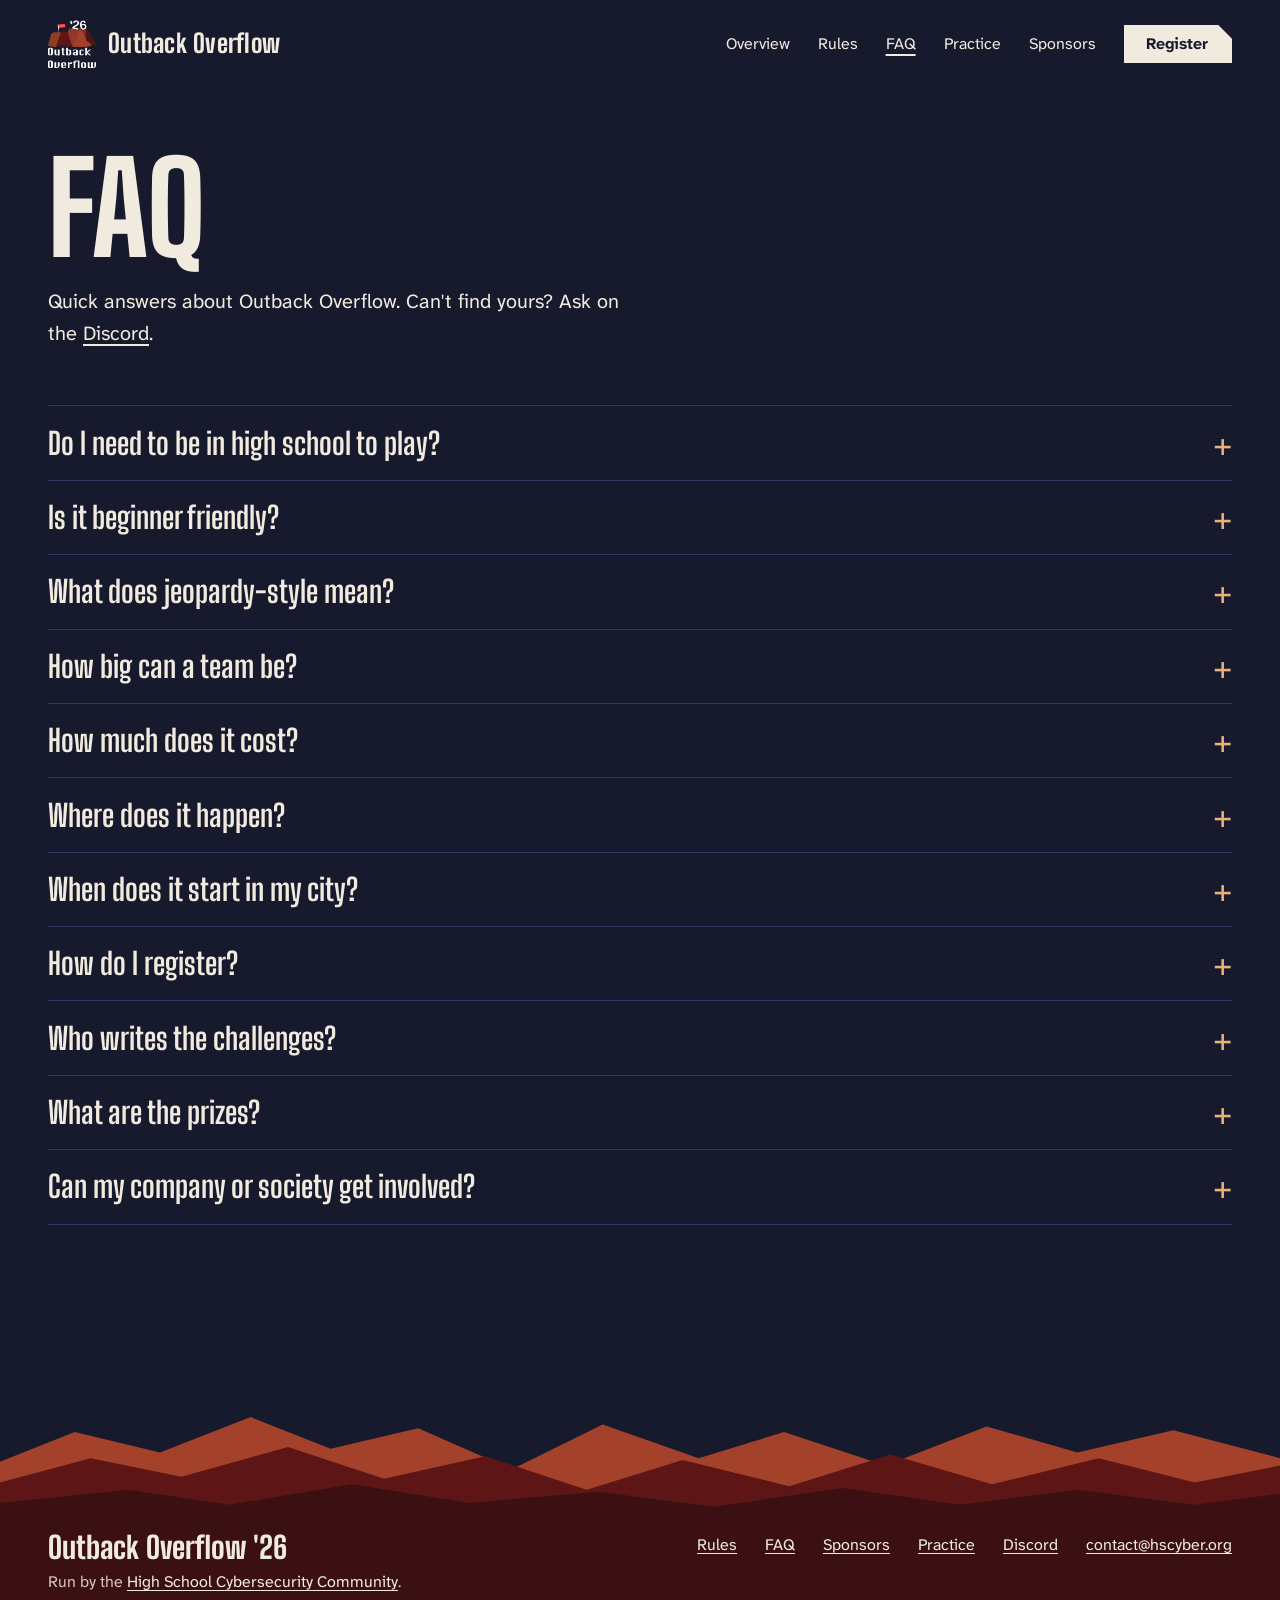
==== faq.html @ 8c3010a1 "Initial Commit" ====
<!DOCTYPE html>
<html lang="en-AU">
<head>
  <meta charset="utf-8">
  <meta name="viewport" content="width=device-width, initial-scale=1">
  <title>FAQ | Outback Overflow '26</title>
  <meta name="description" content="Answers about Outback Overflow '26: who can play, team size, cost, start times, registration and prizes.">
  <meta name="theme-color" content="#171a2d">
  <link rel="canonical" href="https://outbackoverflow26.hscyber.org/faq.html">
  
  <link rel="icon" href="/favicon.svg" type="image/svg+xml">
  <link rel="icon" href="/favicon.ico" sizes="32x32">
  <link rel="preload" href="/fonts/big-shoulders-display-latin-wght-normal.woff2" as="font" type="font/woff2" crossorigin>
  <link rel="preload" href="/fonts/atkinson-hyperlegible-next-latin-400-normal.woff2" as="font" type="font/woff2" crossorigin>
  <link rel="stylesheet" href="/styles.css">
  <meta property="og:site_name" content="Outback Overflow '26">
  <meta property="og:type" content="website">
  <meta property="og:title" content="FAQ | Outback Overflow '26">
  <meta property="og:description" content="Answers about Outback Overflow '26: who can play, team size, cost, start times, registration and prizes.">
  <meta property="og:url" content="https://outbackoverflow26.hscyber.org/faq.html">
  <meta property="og:image" content="https://outbackoverflow26.hscyber.org/media/og.png">
  <meta property="og:image:width" content="1200">
  <meta property="og:image:height" content="630">
  <meta property="og:image:alt" content="Outback Overflow '26 logo: a low-poly red rock with a red flag on top">
  <meta name="twitter:card" content="summary_large_image">
  <!--OLD

  <script type="application/ld+json">
  {"@context":"https://schema.org","@type":"FAQPage","mainEntity":[{"@type":"Question","name":"Do I need to be in high school to play?","acceptedAnswer":{"@type":"Answer","text":"No. Outback Overflow is open to everyone. High school teams also compete for their own prizes."}},{"@type":"Question","name":"Is it beginner friendly?","acceptedAnswer":{"@type":"Answer","text":"Yes. Challenges range from introductory to advanced, so there's something for every level."}},{"@type":"Question","name":"What does jeopardy-style mean?","acceptedAnswer":{"@type":"Answer","text":"Challenges sit on a board, grouped by category and difficulty. Your team chooses which to attempt, in any order, and scores points for each flag it submits."}},{"@type":"Question","name":"How big can a team be?","acceptedAnswer":{"@type":"Answer","text":"Teams of any size can compete. We recommend 2–5 members."}},{"@type":"Question","name":"How much does it cost?","acceptedAnswer":{"@type":"Answer","text":"Nothing. Outback Overflow is free."}},{"@type":"Question","name":"Where does it happen?","acceptedAnswer":{"@type":"Answer","text":"Online, hosted on CTFd. You can play from anywhere."}},{"@type":"Question","name":"When does it start in my city?","acceptedAnswer":{"@type":"Answer","text":"The event runs from 10:00 AEDT on Saturday 21 November 2026 to 10:00 AEDT on Sunday 22 November 2026. Check the time zone table to see what that is where you live."}},{"@type":"Question","name":"How do I register?","acceptedAnswer":{"@type":"Answer","text":"Registration opens closer to the event on our CTFd instance. Join the Discord to hear when it does."}},{"@type":"Question","name":"Who writes the challenges?","acceptedAnswer":{"@type":"Answer","text":"We're building them with support from university security societies including UNSW SecSoc. If you'd like to write one, email contact@hscyber.org."}},{"@type":"Question","name":"What are the prizes?","acceptedAnswer":{"@type":"Answer","text":"Prizes go to the top overall teams, with separate prizes for the top high school teams. We'll announce the details as sponsors are confirmed."}},{"@type":"Question","name":"Can my company or society get involved?","acceptedAnswer":{"@type":"Answer","text":"Yes. See how to sponsor Outback Overflow or email contact@hscyber.org."}}]}
  </script>-->
  <script src="./main.js"></script>
</head>
<body>
  <a class="skip" href="#main">Skip to content</a>
  <header class="site-header">
    <div class="wrap">
      <a class="brand" href="/"><img src="/media/logo.png" alt="" width="715" height="711"><span>Outback Overflow</span></a>
      <nav class="nav" aria-label="Main">
        <a href="/">Overview</a>
        <a href="/rules.html">Rules</a>
        <a href="/faq.html" aria-current="page">FAQ</a>
        <a href="https://practice.hscyber.org/2026/">Practice</a>
        <a href="/sponsors.html">Sponsors</a>
        <a class="btn" href="javascript:void(0)" onclick='ToEvent()'>Register</a>
      </nav>
    </div>
  </header>

  <main id="main" class="wrap page">
    <h1>FAQ</h1>
    <p class="lede">Quick answers about Outback Overflow. Can't find yours? Ask on the <a href="https://hscyber.org/discord">Discord</a>.</p>
    <div class="faq body">
      <details><summary>Do I need to be in high school to play?</summary><div class="answer"><p>No. Outback Overflow is open to everyone. High school teams also compete for their own prizes.</p></div></details>
      <details><summary>Is it beginner friendly?</summary><div class="answer"><p>Yes. Challenges range from introductory to advanced, so there's something for every level.</p></div></details>
      <details><summary>What does jeopardy-style mean?</summary><div class="answer"><p>Challenges sit on a board, grouped by category and difficulty. Your team chooses which to attempt, in any order, and scores points for each flag it submits.</p></div></details>
      <details><summary>How big can a team be?</summary><div class="answer"><p>Teams of up to 4 members are allowed.</p></div></details>
      <details><summary>How much does it cost?</summary><div class="answer"><p>Nothing. Outback Overflow is free.</p></div></details>
      <details><summary>Where does it happen?</summary><div class="answer"><p>Online, hosted on CTFd. You can play from anywhere.</p></div></details>
      <details><summary>When does it start in my city?</summary><div class="answer"><p>The event runs from 10:00 AEDT on Saturday 21 November 2026 to 10:00 AEDT on Sunday 22 November 2026. Check the <a href="/#when-h">time zone table</a> to see what that is where you live.</p></div></details>
      <details><summary>How do I register?</summary><div class="answer"><p>Registration opens closer to the event on our CTFd instance. Join the <a href="https://hscyber.org/discord">Discord</a> to hear when it does.</p></div></details>
      <details><summary>Who writes the challenges?</summary><div class="answer"><p>We're building them with support from university security societies including UNSW SecSoc, UTS cybersecurity, and more. If you'd like to write one, email <a href="mailto:contact@hscyber.org?subject=Writing%20a%20challenge%20for%20Outback%20Overflow">contact@hscyber.org</a>.</p></div></details>
      <details><summary>What are the prizes?</summary><div class="answer"><p>Prizes go to the top performing high school team internationally. We'll announce the details as sponsors are confirmed.</p></div></details>
      <details><summary>Can my company or society get involved?</summary><div class="answer"><p>Yes. See <a href="/sponsors.html">how to sponsor Outback Overflow</a> or email <a href="mailto:contact@hscyber.org">contact@hscyber.org</a>.</p></div></details>
    </div>
  </main>

  <div class="ground">
    <svg class="ridge" viewBox="0 0 1200 120" preserveAspectRatio="none" aria-hidden="true" focusable="false">
      <polygon fill="#a3412a" points="0,120 0,62 70,30 150,52 235,14 310,48 392,26 480,70 565,22 655,58 735,30 830,66 925,24 1010,52 1100,28 1200,58 1200,120"/>
      <polygon fill="#5e1516" points="0,120 0,84 85,58 170,78 270,46 360,80 455,56 550,92 640,60 740,88 835,54 930,86 1030,58 1120,84 1200,66 1200,120"/>
      <polygon fill="#3a1012" points="0,120 0,106 120,92 215,108 330,86 440,106 560,94 670,110 790,90 900,108 1010,92 1120,108 1200,96 1200,120"/>
    </svg>
    <footer class="site-footer">
      <div class="wrap">
        <div>
          <strong>Outback Overflow '26</strong>
          <p>Run by the <a href="https://hscyber.org/">High School Cybersecurity Community</a>.</p>
        </div>
        <ul>
          <li><a href="/rules.html">Rules</a></li>
          <li><a href="/faq.html">FAQ</a></li>
          <li><a href="/sponsors.html">Sponsors</a></li>
          <li><a href="https://practice.hscyber.org/2026/">Practice</a></li>
          <li><a href="https://hscyber.org/discord">Discord</a></li>
          <li><a href="mailto:contact@hscyber.org">contact@hscyber.org</a></li>
        </ul>
      </div>
    </footer>
  </div>
</body>
</html>
---- styles.css ----
/* Outback Overflow '26
   Design notes
   - Dark only: the logo has white lettering on a transparent background.
   - The recurring motif is the buffer: 24 cells for 24 hours, then red cells that spill past the edge.
   - Red (--flag) means the flag and the overflow. Sand is for everything else that needs emphasis.
   - Cut corner on buttons and panels echoes the faceted rock in the logo. */

@font-face {
  font-family: "Big Shoulders Display";
  src: url("/fonts/big-shoulders-display-latin-wght-normal.woff2") format("woff2");
  font-weight: 100 900;
  font-display: swap;
}
@font-face {
  font-family: "Atkinson Hyperlegible Next";
  src: url("/fonts/atkinson-hyperlegible-next-latin-400-normal.woff2") format("woff2");
  font-weight: 400;
  font-display: swap;
}
@font-face {
  font-family: "Atkinson Hyperlegible Next";
  src: url("/fonts/atkinson-hyperlegible-next-latin-700-normal.woff2") format("woff2");
  font-weight: 700;
  font-display: swap;
}

:root {
  color-scheme: dark;

  --ink: #171a2d;
  --ink-2: #1f2340;
  --line: #313861;
  --chalk: #f1ebdf;
  --dust: #b0b5cd;
  --sand: #e8b27a;
  --rust: #a3412a;
  --rust-deep: #5e1516;
  --earth: #3a1012;
  --flag: #ff4c4c;
  --flag-hover: #ff7373;

  --display: "Big Shoulders Display", "Arial Narrow", Impact, sans-serif;
  --text: "Atkinson Hyperlegible Next", system-ui, sans-serif;
  --mono: ui-monospace, "SF Mono", Menlo, Consolas, monospace;

  --gutter: clamp(1.25rem, 5vw, 3rem);
  --wrap: 74rem;
  --cut: 14px;
}

*, *::before, *::after { box-sizing: border-box; }
html { -webkit-text-size-adjust: 100%; }

body {
  margin: 0;
  background: var(--ink);
  color: var(--chalk);
  font: 400 1.125rem/1.6 var(--text);
  overflow-x: clip;
}

img, svg { display: block; max-width: 100%; }
img { height: auto; }

h1, h2, h3 { font-family: var(--display); margin: 0; text-wrap: balance; }
p { margin: 0; text-wrap: pretty; }
a { color: inherit; text-decoration-thickness: 0.08em; text-underline-offset: 0.2em; }
a:hover { text-decoration-thickness: 0.14em; }
code, .mono { font-family: var(--mono); font-size: 0.92em; background: var(--ink-2); padding: 0.1em 0.4em; }

:focus-visible { outline: 3px solid var(--chalk); outline-offset: 3px; }

.wrap { width: min(var(--wrap), 100% - 2 * var(--gutter)); margin-inline: auto; }

.skip { position: absolute; left: var(--gutter); top: -4rem; background: var(--chalk); color: var(--ink); padding: 0.6rem 1rem; z-index: 10; }
.skip:focus { top: 0.75rem; }

/* ---------- Buttons ---------- */

.btn {
  display: inline-block;
  padding: 0.8rem 1.5rem 0.8rem 1.4rem;
  font: 700 1rem/1.2 var(--text);
  text-decoration: none;
  color: var(--ink);
  background: var(--chalk);
  clip-path: polygon(0 0, calc(100% - var(--cut)) 0, 100% var(--cut), 100% 100%, 0 100%);
  transition: background-color 0.15s;
}
.btn:hover { background: #fff; }
.btn:focus-visible { clip-path: none; }
.btn--flag { background: var(--flag); }
.btn--flag:hover { background: var(--flag-hover); }
.btn--quiet { background: var(--line); color: var(--chalk); }
.btn--quiet:hover { background: #3d4678; }

.actions { display: flex; flex-wrap: wrap; gap: 0.75rem; margin-top: 2rem; }

/* ---------- Header ---------- */

.site-header { padding-block: 1.25rem; }
.site-header .wrap { display: flex; align-items: center; justify-content: space-between; gap: 1rem 2rem; flex-wrap: wrap; }
.brand { display: flex; align-items: center; gap: 0.75rem; text-decoration: none; font: 800 1.6rem/1 var(--display); letter-spacing: 0.01em; }
.brand img { width: 3rem; }
.nav { display: flex; align-items: center; gap: 0.5rem 1.75rem; flex-wrap: wrap; font-size: 1rem; }
.nav a:not(.btn) { text-decoration: none; padding-block: 0.3rem; }
.nav a:not(.btn):hover,
.nav a[aria-current="page"] { text-decoration: underline; text-decoration-thickness: 0.12em; text-underline-offset: 0.3em; }
.nav .btn { padding-block: 0.6rem; }

/* ---------- Hero ---------- */

.hero {
  display: grid;
  grid-template-columns: minmax(0, 23rem) minmax(0, 1fr);
  gap: clamp(1.5rem, 5vw, 4.5rem);
  align-items: center;
  padding-block: clamp(1.5rem, 4vw, 3.5rem) clamp(2.5rem, 5vw, 4rem);
}
.hero h1 { margin: 0; }
.hero h1 img { width: 100%; }

.display {
  font: 800 clamp(2rem, 0.9rem + 3.2vw, 4rem) / 0.95 var(--display);
  text-transform: uppercase;
  letter-spacing: 0.005em;
  text-wrap: balance;
}
.hero .lede { margin-top: 1.5rem; max-width: 36rem; font-size: 1.25rem; }
.hero .note { margin-top: 1.25rem; color: var(--dust); font-size: 1rem; }

/* ---------- The buffer ---------- */

.clock { padding-bottom: clamp(3rem, 6vw, 5rem); overflow-x: clip; }
.clock-head { display: flex; flex-wrap: wrap; justify-content: space-between; align-items: baseline; gap: 0.25rem 2rem; margin-bottom: 1.1rem; }
.status { font-size: 1.2rem; display: flex; flex-wrap: wrap; align-items: baseline; gap: 0 0.45rem; }
.status .num { font: 800 clamp(2.4rem, 1.6rem + 2.4vw, 3.6rem)/1 var(--display); color: var(--sand); font-variant-numeric: tabular-nums; }
.status .num + .unit { margin-right: 0.6rem; }
.status .rest { margin-left: 0.2rem; }
.clock-head .when { color: var(--dust); font-size: 1rem; }

.buffer {
  display: grid;
  grid-template-columns: repeat(32, 1fr);
  gap: 4px;
  width: calc(100% * 32 / 29);
}
.buffer i { display: block; height: clamp(2.2rem, 4.5vw, 3.6rem); background: rgba(232, 178, 122, 0.3); }
.buffer .c { animation: scan 0.55s ease-out both; animation-delay: calc(var(--i) * 32ms + 0.2s); }
.buffer .o {
  background: var(--flag);
  opacity: calc(0.95 - var(--k) * 0.115);
  animation: spill 0.4s ease-out both;
  animation-delay: calc(24 * 32ms + 0.3s + var(--k) * 40ms);
}
.buffer .c.on { background: var(--sand); }
.buffer .c.now { background: var(--chalk); }

@keyframes scan { 0% { background: var(--sand); } }
@keyframes spill { from { transform: translateX(-12px); opacity: 0; } }

.ticks { position: relative; height: 3.2rem; margin-top: 0.4rem; font-size: 0.95rem; color: var(--dust); }
.ticks span { position: absolute; top: 0; padding: 0.35rem 0 0 0.5rem; border-left: 1px solid var(--dust); line-height: 1.25; left: calc(var(--t) * 100% / 29); white-space: nowrap; }
.ticks span { font: 600 1.2rem/1.2 var(--display); letter-spacing: 0.02em; }

/* ---------- Sections ---------- */

.section { padding-block: clamp(2.5rem, 6vw, 5rem); }
.section h2 { font-size: clamp(2.6rem, 1.4rem + 3.4vw, 4.5rem); font-weight: 800; line-height: 0.95; }
.section .intro { margin-top: 1.25rem; max-width: 34rem; color: var(--dust); }

.split { display: grid; grid-template-columns: minmax(0, 4fr) minmax(0, 8fr); gap: clamp(1.5rem, 5vw, 5rem); align-items: start; }

/* spec sheet */
.spec { margin: 0; }
.spec > div { display: grid; grid-template-columns: minmax(0, 11rem) minmax(0, 1fr); gap: 0.25rem 2rem; padding-block: 1.2rem; border-top: 1px solid var(--line); }
.spec > div:last-child { border-bottom: 1px solid var(--line); }
.spec dt { font: 700 2rem/1.1 var(--display); color: var(--sand); }
.spec dd { margin: 0; max-width: 38rem; }
.spec dd strong { font-weight: 700; }

/* steps (a real sequence, so numbered) */
.steps { list-style: none; margin: 0; padding: 0; counter-reset: s; }
.steps li { counter-increment: s; display: grid; grid-template-columns: 4.5rem minmax(0, 1fr); gap: 0 1rem; padding-block: 1.4rem; border-top: 1px solid var(--line); }
.steps li:last-child { border-bottom: 1px solid var(--line); }
.steps li::before { content: counter(s); font: 800 3.4rem/0.9 var(--display); color: var(--flag); grid-row: span 2; }
.steps h3 { font-size: 1.9rem; line-height: 1.1; font-weight: 700; }
.steps p { margin-top: 0.35rem; color: var(--dust); max-width: 36rem; }

/* categories */
.cats { list-style: none; margin: 0; padding: 0; display: grid; grid-template-columns: repeat(2, minmax(0, 1fr)); gap: 0 clamp(1.5rem, 4vw, 3.5rem); }
.cats li { padding-block: 1.1rem; border-top: 1px solid var(--line); }
.cats h3 { font-size: 1.9rem; font-weight: 700; line-height: 1.1; }
.cats p { margin-top: 0.25rem; color: var(--dust); }
.cats-note { margin-top: 1.5rem; max-width: 40rem; }

/* time zones */
.tz { width: 100%; border-collapse: collapse; font-variant-numeric: tabular-nums; }
.tz caption { text-align: left; color: var(--dust); padding-bottom: 0.75rem; }
.tz th, .tz td { text-align: left; padding: 0.7rem 1rem 0.7rem 0; border-top: 1px solid var(--line); font-weight: 400; vertical-align: baseline; }
.tz thead th { font-weight: 700; border-top: 0; color: var(--chalk); }
.tz td { font: 600 1.35rem/1.3 var(--display); letter-spacing: 0.02em; }
.tz tbody th { font-weight: 400; }
.tz tr.local th, .tz tr.local td { color: var(--sand); font-weight: 700; }
.tz tr.local[hidden] { display: none; }
.tz tbody tr:last-child th, .tz tbody tr:last-child td { border-bottom: 1px solid var(--line); }

/* registration panel */
.panel {
  background: var(--rust-deep);
  padding: clamp(1.75rem, 4vw, 3.5rem);
  clip-path: polygon(0 0, calc(100% - 56px) 0, 100% 56px, 100% 100%, 0 100%);
}
.panel h2 { font-size: clamp(2.4rem, 1.4rem + 3vw, 4rem); font-weight: 800; line-height: 0.95; }
.panel p { margin-top: 1rem; max-width: 36rem; }

/* sponsors */
.empty { border: 1px dashed var(--line); padding: 1.5rem; max-width: 40rem; color: var(--dust); margin-top: 1.5rem; }
.sponsors { display: flex; flex-wrap: wrap; gap: 1.5rem 2.5rem; align-items: center; list-style: none; margin: 1.5rem 0 0; padding: 0; }
.sponsors img { max-height: 4.5rem; width: auto; }

/* ---------- Sub pages ---------- */

.page { padding-block: clamp(1.5rem, 5vw, 4rem) clamp(3rem, 7vw, 6rem); }
.page h1 { font: 800 clamp(3.6rem, 1.5rem + 8vw, 8rem)/0.9 var(--display); text-transform: uppercase; }
.page .lede { margin-top: 1.25rem; max-width: 36rem; font-size: 1.25rem; }
.page .body { margin-top: clamp(2rem, 5vw, 3.5rem); }

.rules { list-style: none; margin: 0; padding: 0; }
.rules li { padding-block: 1.4rem; border-top: 1px solid var(--line); display: grid; grid-template-columns: minmax(0, 7fr) minmax(0, 5fr); gap: 0.25rem 2.5rem; align-items: baseline; }
.rules li:last-child { border-bottom: 1px solid var(--line); }
.rules h2 { font: 700 2rem/1.1 var(--display); }
.rules p { color: var(--dust); }

.faq details { border-top: 1px solid var(--line); }
.faq details:last-child { border-bottom: 1px solid var(--line); }
.faq summary {
  list-style: none; cursor: pointer; display: flex; justify-content: space-between; align-items: baseline; gap: 1.5rem;
  padding-block: 1.2rem; font: 700 1.9rem/1.15 var(--display);
}
.faq summary::-webkit-details-marker { display: none; }
.faq summary::after { content: "+"; font: 400 2rem/1 var(--text); color: var(--sand); flex: none; }
.faq details[open] summary::after { content: "\2212"; }
.faq summary:hover { color: var(--sand); }
.faq .answer { padding: 0 0 1.5rem; max-width: 40rem; color: var(--dust); }
.faq .answer p + p { margin-top: 0.75rem; }
.faq .answer a { color: var(--chalk); }

.ways { list-style: none; margin: 0; padding: 0; }
.ways li { padding-block: 1.3rem; border-top: 1px solid var(--line); display: grid; grid-template-columns: minmax(0, 5fr) minmax(0, 7fr); gap: 0.25rem 2.5rem; align-items: baseline; }
.ways li:last-child { border-bottom: 1px solid var(--line); }
.ways h3 { font: 700 1.9rem/1.1 var(--display); }
.ways p { color: var(--dust); }

/* ---------- Footer with ridge ---------- */

.ground { margin-top: clamp(3rem, 7vw, 6rem); }
.ridge { width: 100%; height: clamp(3.5rem, 9vw, 7rem); display: block; }
.site-footer { background: var(--earth); padding-block: 1rem 3rem; font-size: 1rem; color: #d9c3bd; }
.site-footer .wrap { display: flex; flex-wrap: wrap; justify-content: space-between; gap: 1.5rem 3rem; }
.site-footer strong { display: block; color: var(--chalk); font: 800 1.9rem/1 var(--display); margin-bottom: 0.4rem; }
.site-footer ul { list-style: none; margin: 0; padding: 0; display: flex; flex-wrap: wrap; gap: 0.5rem 1.75rem; }
.site-footer a { color: var(--chalk); }

/* ---------- Responsive ---------- */

@media (max-width: 62rem) {
  .hero { grid-template-columns: minmax(0, 15rem) minmax(0, 1fr); }
  .split { grid-template-columns: 1fr; }
}
@media (max-width: 46rem) {
  .hero { grid-template-columns: 1fr; }
  .hero h1 { max-width: 15rem; }
  .cats { grid-template-columns: 1fr; }
  .spec > div, .rules li, .ways li { grid-template-columns: 1fr; }
  .steps li { grid-template-columns: 3.25rem minmax(0, 1fr); }
  .steps li::before { font-size: 2.6rem; }
  .brand span { display: none; }
  .ticks span:nth-child(even) { display: none; }
  .buffer { gap: 2px; }
}

@media (prefers-reduced-motion: reduce) {
  .buffer .c, .buffer .o { animation: none; }
  * { transition: none !important; }
}
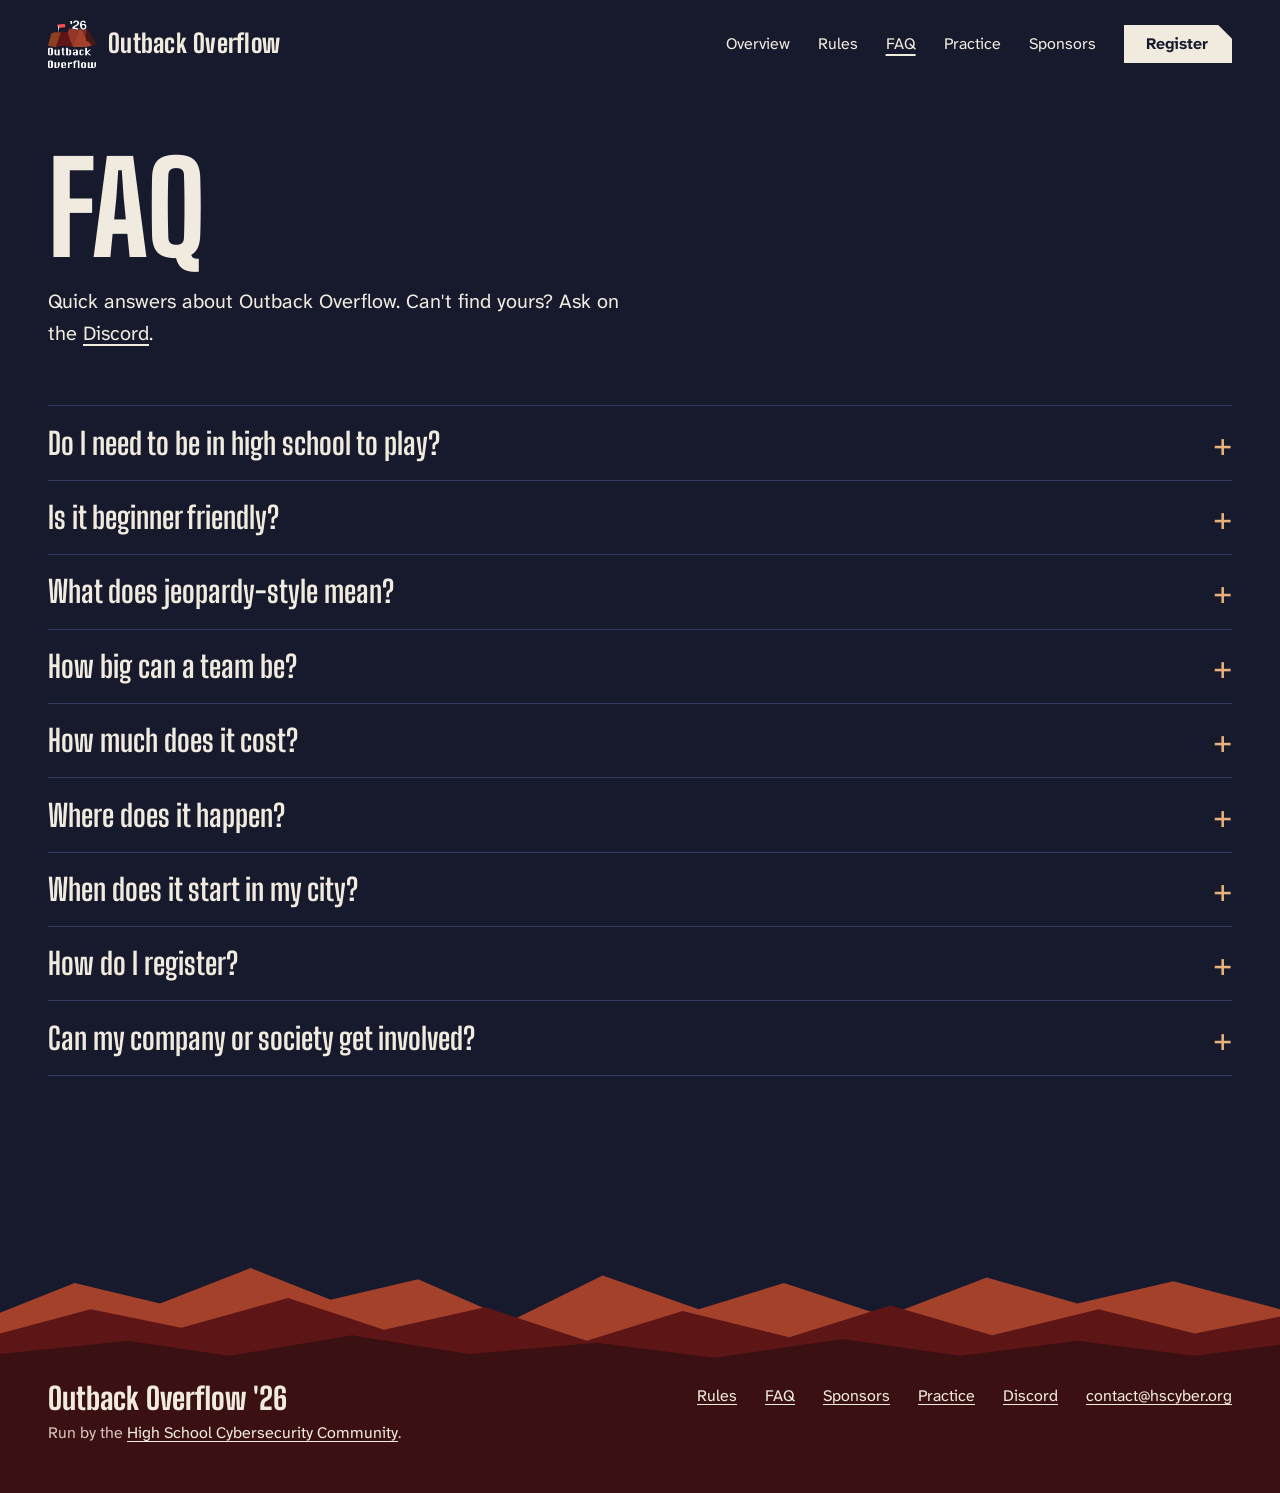
==== commit eec1d4db: "Revise registration information and add in-person option Updated registration details and added in-p" ====
--- a/faq.html
+++ b/faq.html
@@ -23,11 +23,6 @@
   <meta property="og:image:height" content="630">
   <meta property="og:image:alt" content="Outback Overflow '26 logo: a low-poly red rock with a red flag on top">
   <meta name="twitter:card" content="summary_large_image">
-  <!--OLD
-
-  <script type="application/ld+json">
-  {"@context":"https://schema.org","@type":"FAQPage","mainEntity":[{"@type":"Question","name":"Do I need to be in high school to play?","acceptedAnswer":{"@type":"Answer","text":"No. Outback Overflow is open to everyone. High school teams also compete for their own prizes."}},{"@type":"Question","name":"Is it beginner friendly?","acceptedAnswer":{"@type":"Answer","text":"Yes. Challenges range from introductory to advanced, so there's something for every level."}},{"@type":"Question","name":"What does jeopardy-style mean?","acceptedAnswer":{"@type":"Answer","text":"Challenges sit on a board, grouped by category and difficulty. Your team chooses which to attempt, in any order, and scores points for each flag it submits."}},{"@type":"Question","name":"How big can a team be?","acceptedAnswer":{"@type":"Answer","text":"Teams of any size can compete. We recommend 2–5 members."}},{"@type":"Question","name":"How much does it cost?","acceptedAnswer":{"@type":"Answer","text":"Nothing. Outback Overflow is free."}},{"@type":"Question","name":"Where does it happen?","acceptedAnswer":{"@type":"Answer","text":"Online, hosted on CTFd. You can play from anywhere."}},{"@type":"Question","name":"When does it start in my city?","acceptedAnswer":{"@type":"Answer","text":"The event runs from 10:00 AEDT on Saturday 21 November 2026 to 10:00 AEDT on Sunday 22 November 2026. Check the time zone table to see what that is where you live."}},{"@type":"Question","name":"How do I register?","acceptedAnswer":{"@type":"Answer","text":"Registration opens closer to the event on our CTFd instance. Join the Discord to hear when it does."}},{"@type":"Question","name":"Who writes the challenges?","acceptedAnswer":{"@type":"Answer","text":"We're building them with support from university security societies including UNSW SecSoc. If you'd like to write one, email contact@hscyber.org."}},{"@type":"Question","name":"What are the prizes?","acceptedAnswer":{"@type":"Answer","text":"Prizes go to the top overall teams, with separate prizes for the top high school teams. We'll announce the details as sponsors are confirmed."}},{"@type":"Question","name":"Can my company or society get involved?","acceptedAnswer":{"@type":"Answer","text":"Yes. See how to sponsor Outback Overflow or email contact@hscyber.org."}}]}
-  </script>-->
   <script src="./main.js"></script>
 </head>
 <body>
@@ -57,9 +52,7 @@
       <details><summary>How much does it cost?</summary><div class="answer"><p>Nothing. Outback Overflow is free.</p></div></details>
       <details><summary>Where does it happen?</summary><div class="answer"><p>Online, hosted on CTFd. You can play from anywhere.</p></div></details>
       <details><summary>When does it start in my city?</summary><div class="answer"><p>The event runs from 10:00 AEDT on Saturday 21 November 2026 to 10:00 AEDT on Sunday 22 November 2026. Check the <a href="/#when-h">time zone table</a> to see what that is where you live.</p></div></details>
-      <details><summary>How do I register?</summary><div class="answer"><p>Registration opens closer to the event on our CTFd instance. Join the <a href="https://hscyber.org/discord">Discord</a> to hear when it does.</p></div></details>
-      <details><summary>Who writes the challenges?</summary><div class="answer"><p>We're building them with support from university security societies including UNSW SecSoc, UTS cybersecurity, and more. If you'd like to write one, email <a href="mailto:contact@hscyber.org?subject=Writing%20a%20challenge%20for%20Outback%20Overflow">contact@hscyber.org</a>.</p></div></details>
-      <details><summary>What are the prizes?</summary><div class="answer"><p>Prizes go to the top performing high school team internationally. We'll announce the details as sponsors are confirmed.</p></div></details>
+      <details><summary>How do I register?</summary><div class="answer"><p>Registration is open on our CTFd instance at <a href="https://ctf.hscyber.org/register">ctf.hscyber.org</a>. Join the <a href="https://hscyber.org/discord">Discord</a> to find teammates, or register your spot in the in-person event <a  href="javascript:void(0)" onclick='ToEvent()'>here</a>.</div></details>
       <details><summary>Can my company or society get involved?</summary><div class="answer"><p>Yes. See <a href="/sponsors.html">how to sponsor Outback Overflow</a> or email <a href="mailto:contact@hscyber.org">contact@hscyber.org</a>.</p></div></details>
     </div>
   </main>
--- a/styles.css
+++ b/styles.css
@@ -95,6 +95,7 @@
 .btn--quiet:hover { background: #3d4678; }
 
 .actions { display: flex; flex-wrap: wrap; gap: 0.75rem; margin-top: 2rem; }
+.register-in-person { align-self: center; color: var(--sand); font-size: 0.85rem; line-height: 1.25; }
 
 /* ---------- Header ---------- */
 
@@ -193,6 +194,27 @@
 .cats h3 { font-size: 1.9rem; font-weight: 700; line-height: 1.1; }
 .cats p { margin-top: 0.25rem; color: var(--dust); }
 .cats-note { margin-top: 1.5rem; max-width: 40rem; }
+
+/* prizes */
+.prizes { list-style: none; margin: 0; padding: 0; }
+.prizes > li { padding: 2.25rem; border: 1px solid var(--line); background: var(--ink-2); }
+.prizes h3 { color: var(--sand); font-size: 2.6rem; line-height: 1.1; font-weight: 700; }
+.prizes ul { margin: 1.25rem 0 0; padding-left: 1.75rem; color: var(--dust); font-size: 1.25rem; }
+.prizes ul ul { margin: 0.35rem 0 0; padding-left: 1.25rem; }
+.prizes ul li + li { margin-top: 0.5rem; }
+.prizes ul strong { color: var(--chalk); }
+.prize-rank { display: inline-block; min-width: 4.2rem; font-size: 1.4em; }
+.prize-rank--1 { color: #f2c14e !important; }
+.prize-rank--2 { color: #c7d0dc !important; }
+.prize-rank--3 { color: #cd7f32 !important; }
+.prize-rank--4,
+.prize-rank--5 { color: var(--dust) !important; }
+.prize-summary { margin: 0; padding-left: 1.5rem; color: var(--dust); }
+.prize-summary li + li { margin-top: 0.45rem; }
+.prize-summary .prize-rank { font-size: 1.1em; }
+.prize-summary-items { list-style: none; margin: 0.35rem 0 0; padding: 0; }
+.prize-summary-items li + li { margin-top: 0.2rem; }
+.prize-summary-link { display: inline-block; margin-top: 1rem; color: var(--chalk); }
 
 /* time zones */
 .tz { width: 100%; border-collapse: collapse; font-variant-numeric: tabular-nums; }
@@ -216,8 +238,20 @@
 
 /* sponsors */
 .empty { border: 1px dashed var(--line); padding: 1.5rem; max-width: 40rem; color: var(--dust); margin-top: 1.5rem; }
-.sponsors { display: flex; flex-wrap: wrap; gap: 1.5rem 2.5rem; align-items: center; list-style: none; margin: 1.5rem 0 0; padding: 0; }
-.sponsors img { max-height: 4.5rem; width: auto; }
+.sponsor-tier { padding-block: 1.5rem; }
+.sponsor-tier + .sponsor-tier { margin-top: 1rem; border-top: 1px solid var(--line); }
+.sponsor-tier h3 { color: var(--sand); font: 700 3rem/1.1 var(--display); text-transform: uppercase; }
+.sponsors { display: flex; flex-wrap: wrap; gap: 2.5rem 4rem; align-items: center; list-style: none; margin: 2rem 0 0; padding: 0; }
+.sponsors li { display: block; min-width: 12rem; width: 100%; padding: 1.5rem; border: 1px solid var(--line); background: var(--ink-2); }
+.sponsors a { display: grid; gap: 0.35rem; justify-items: start; text-decoration: none; }
+.sponsor-logos { display: flex; align-items: center; gap: 1.5rem; width: 100%; min-width: 0; }
+.sponsor-logos a { display: block; flex: 1 1 0; min-width: 0; }
+.sponsors img { max-width: 100%; max-height: 12rem; width: auto; height: auto; object-fit: contain; }
+.sponsor-logos img { width: 100%; }
+.sponsor-logo--white { padding: 0.75rem; background: #fff; border-radius: 0.75rem; }
+.sponsors .sponsor-name { color: var(--chalk); font-size: 2rem; font-weight: bolder; }
+.sponsors p { margin-top: 1rem; color: var(--chalk); }
+.sponsors p a { display: inline-block; text-decoration: underline;}
 
 /* ---------- Sub pages ---------- */
 
@@ -272,6 +306,7 @@
   .hero { grid-template-columns: 1fr; }
   .hero h1 { max-width: 15rem; }
   .cats { grid-template-columns: 1fr; }
+  .prizes { grid-template-columns: 1fr; }
   .spec > div, .rules li, .ways li { grid-template-columns: 1fr; }
   .steps li { grid-template-columns: 3.25rem minmax(0, 1fr); }
   .steps li::before { font-size: 2.6rem; }
